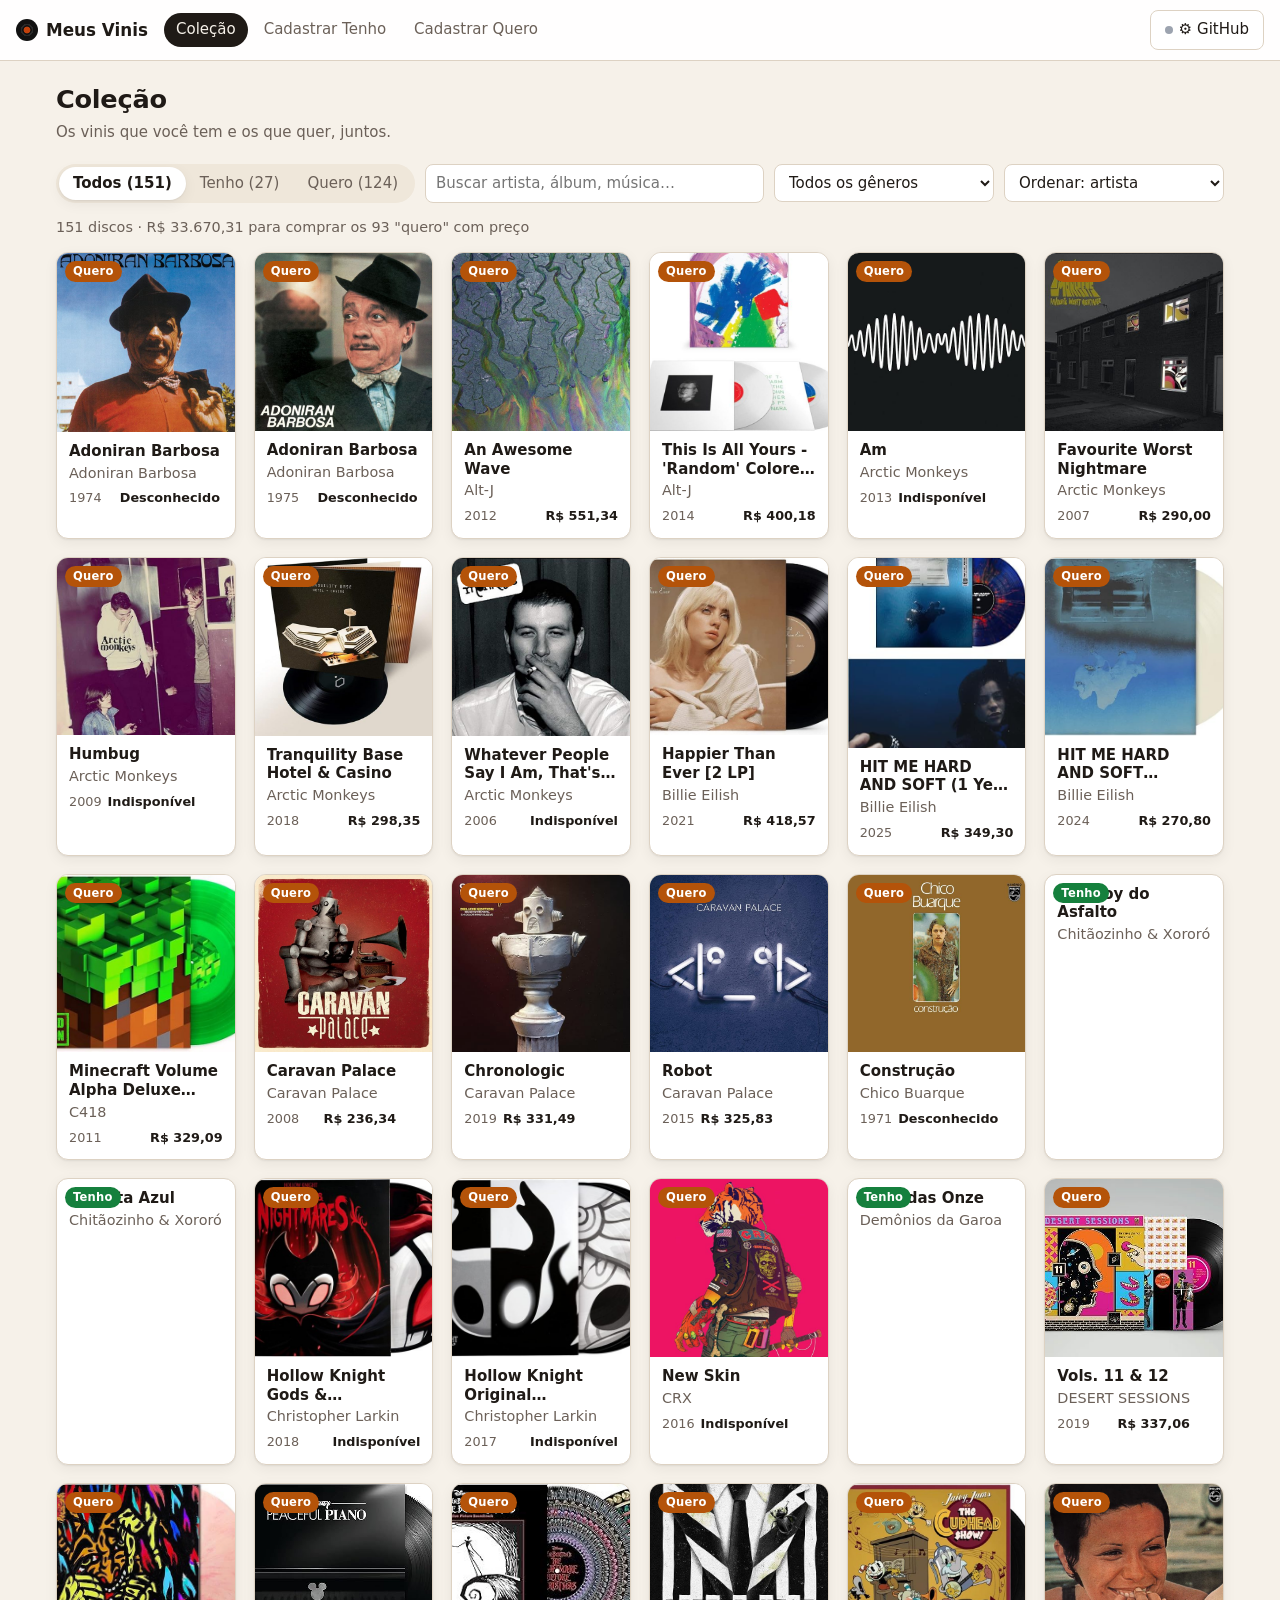
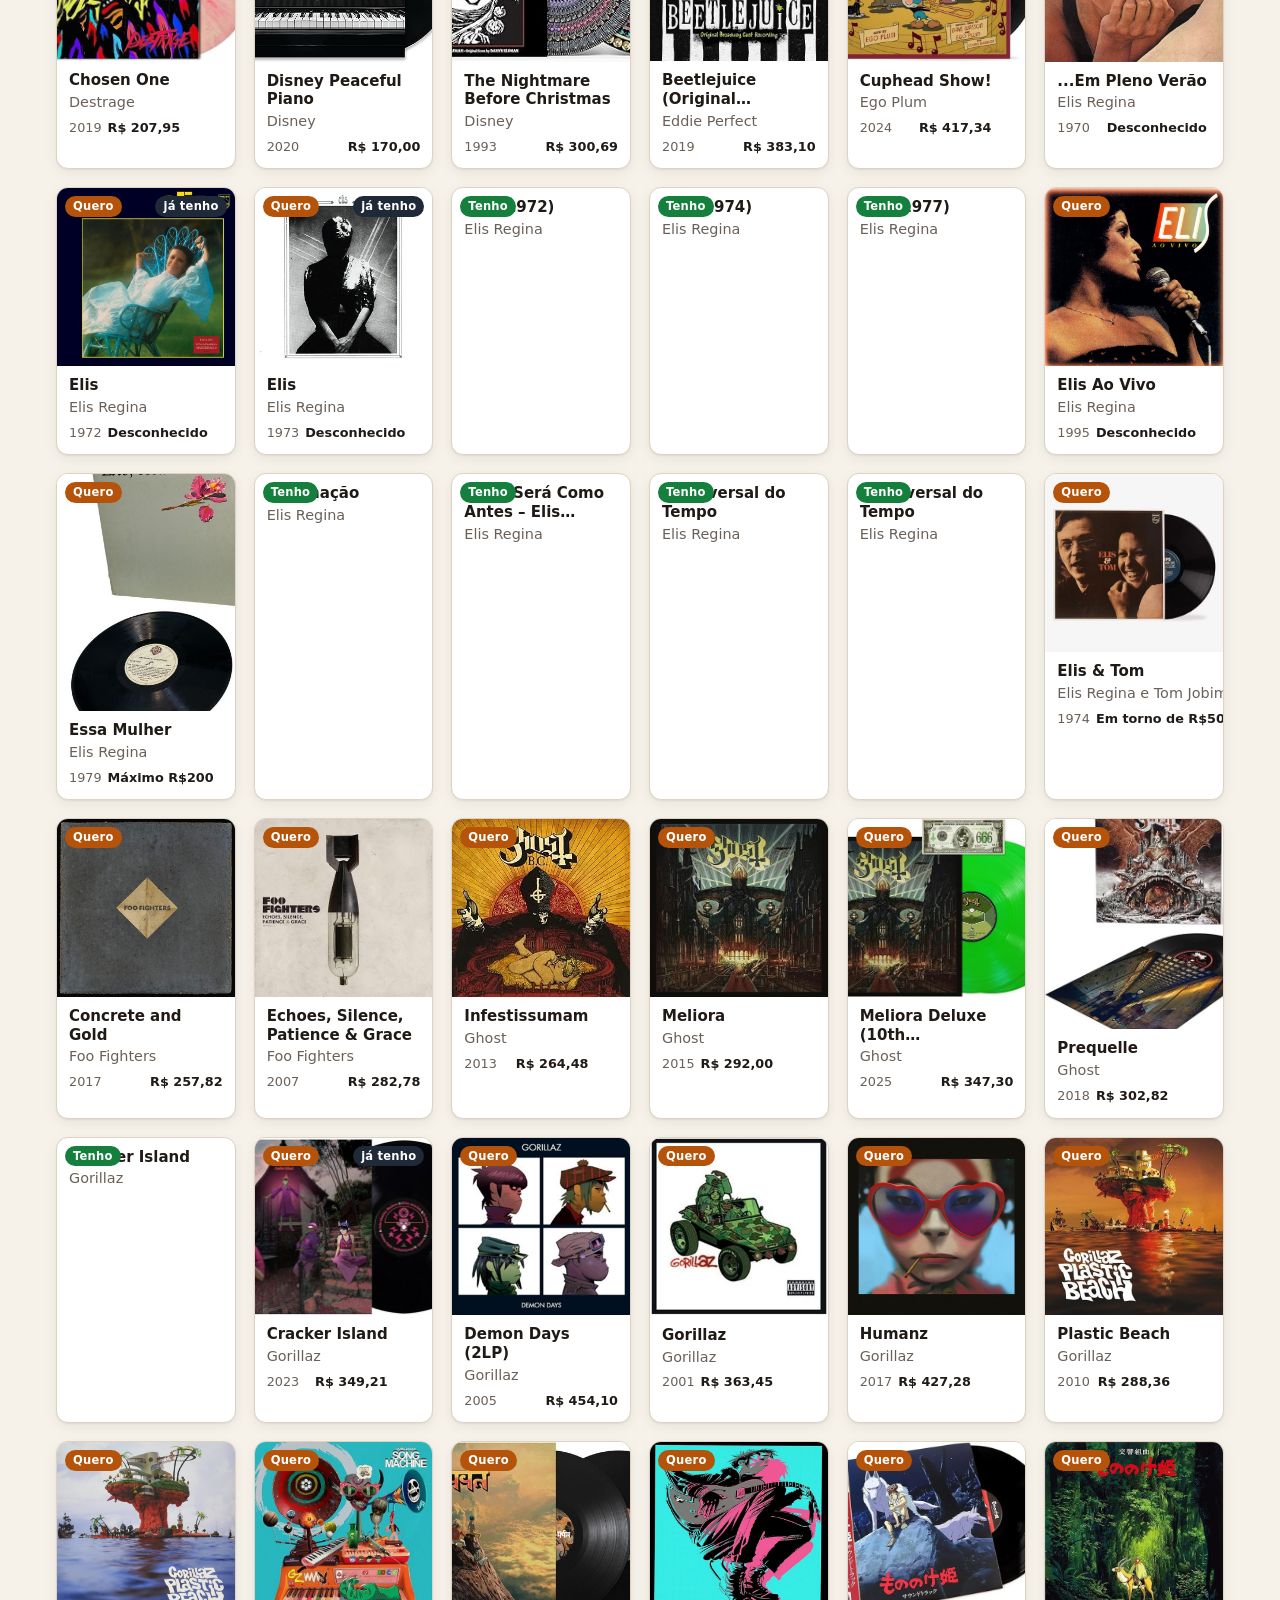
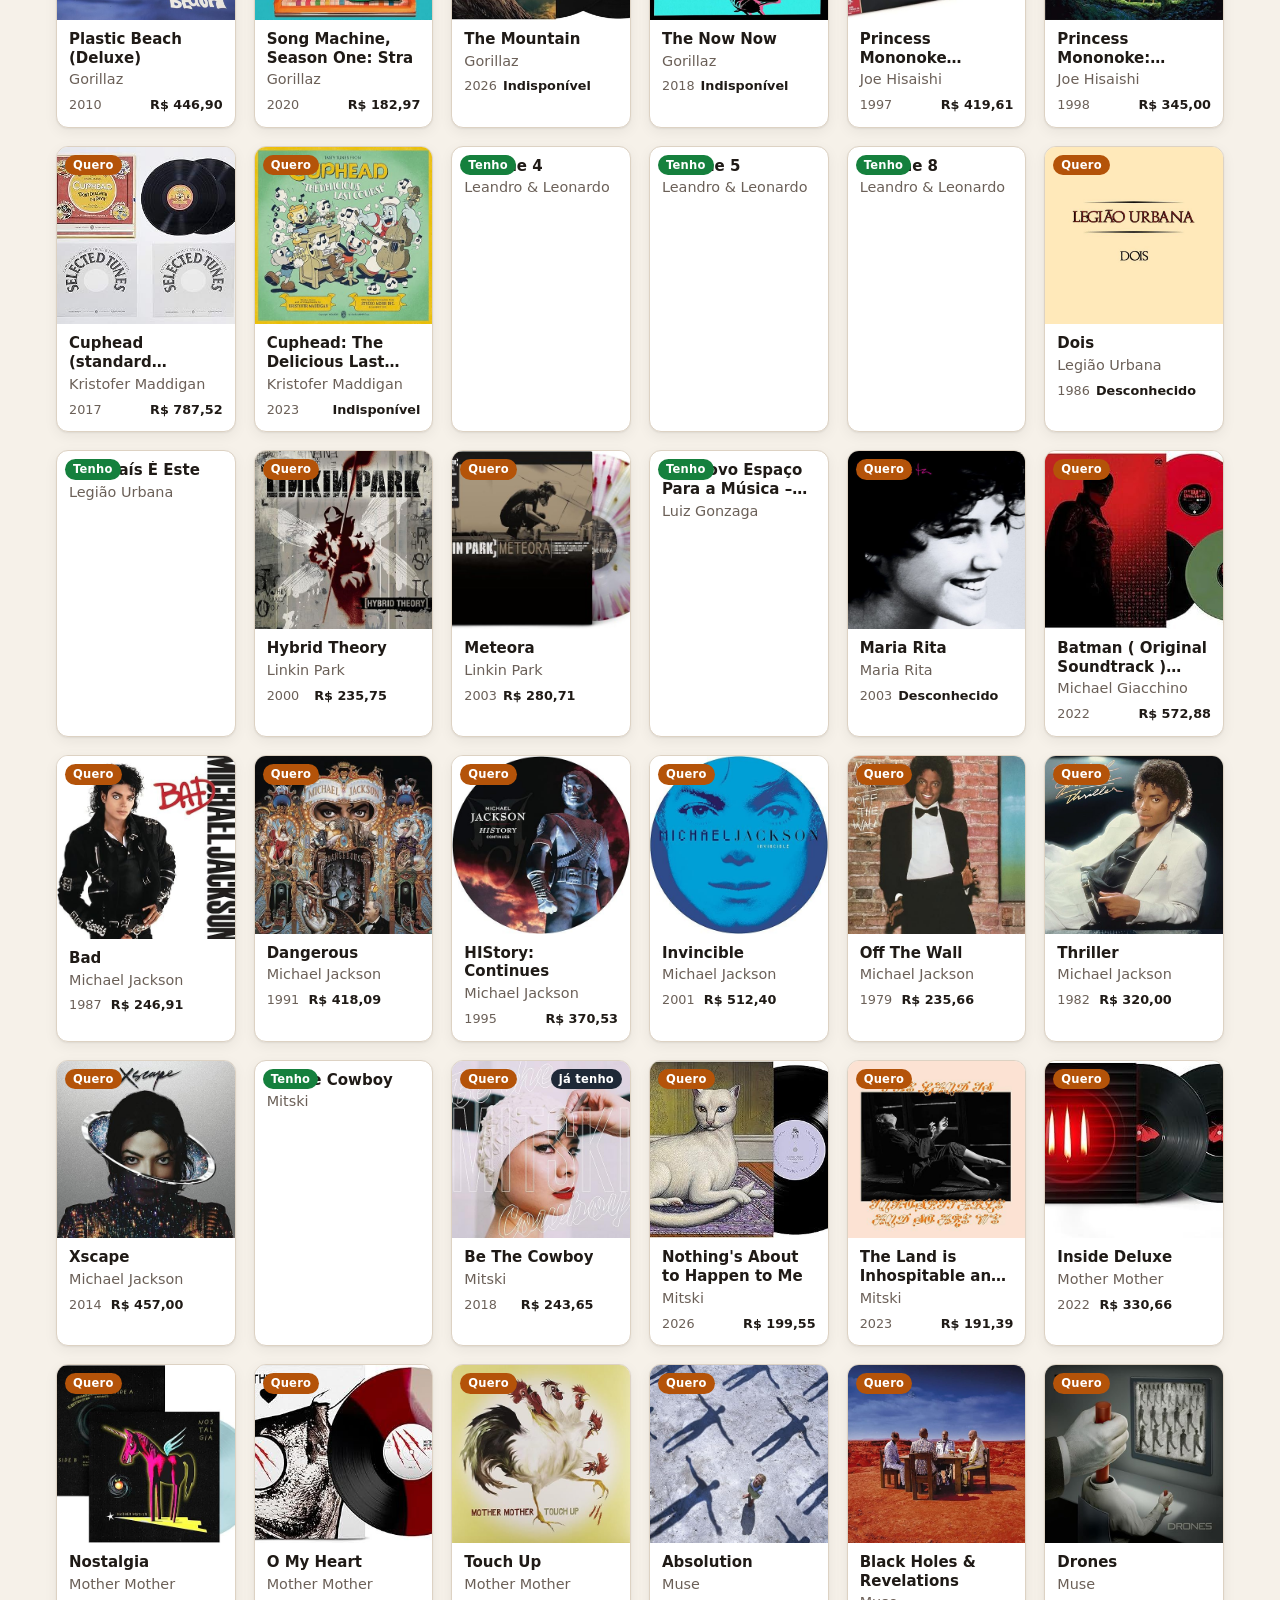
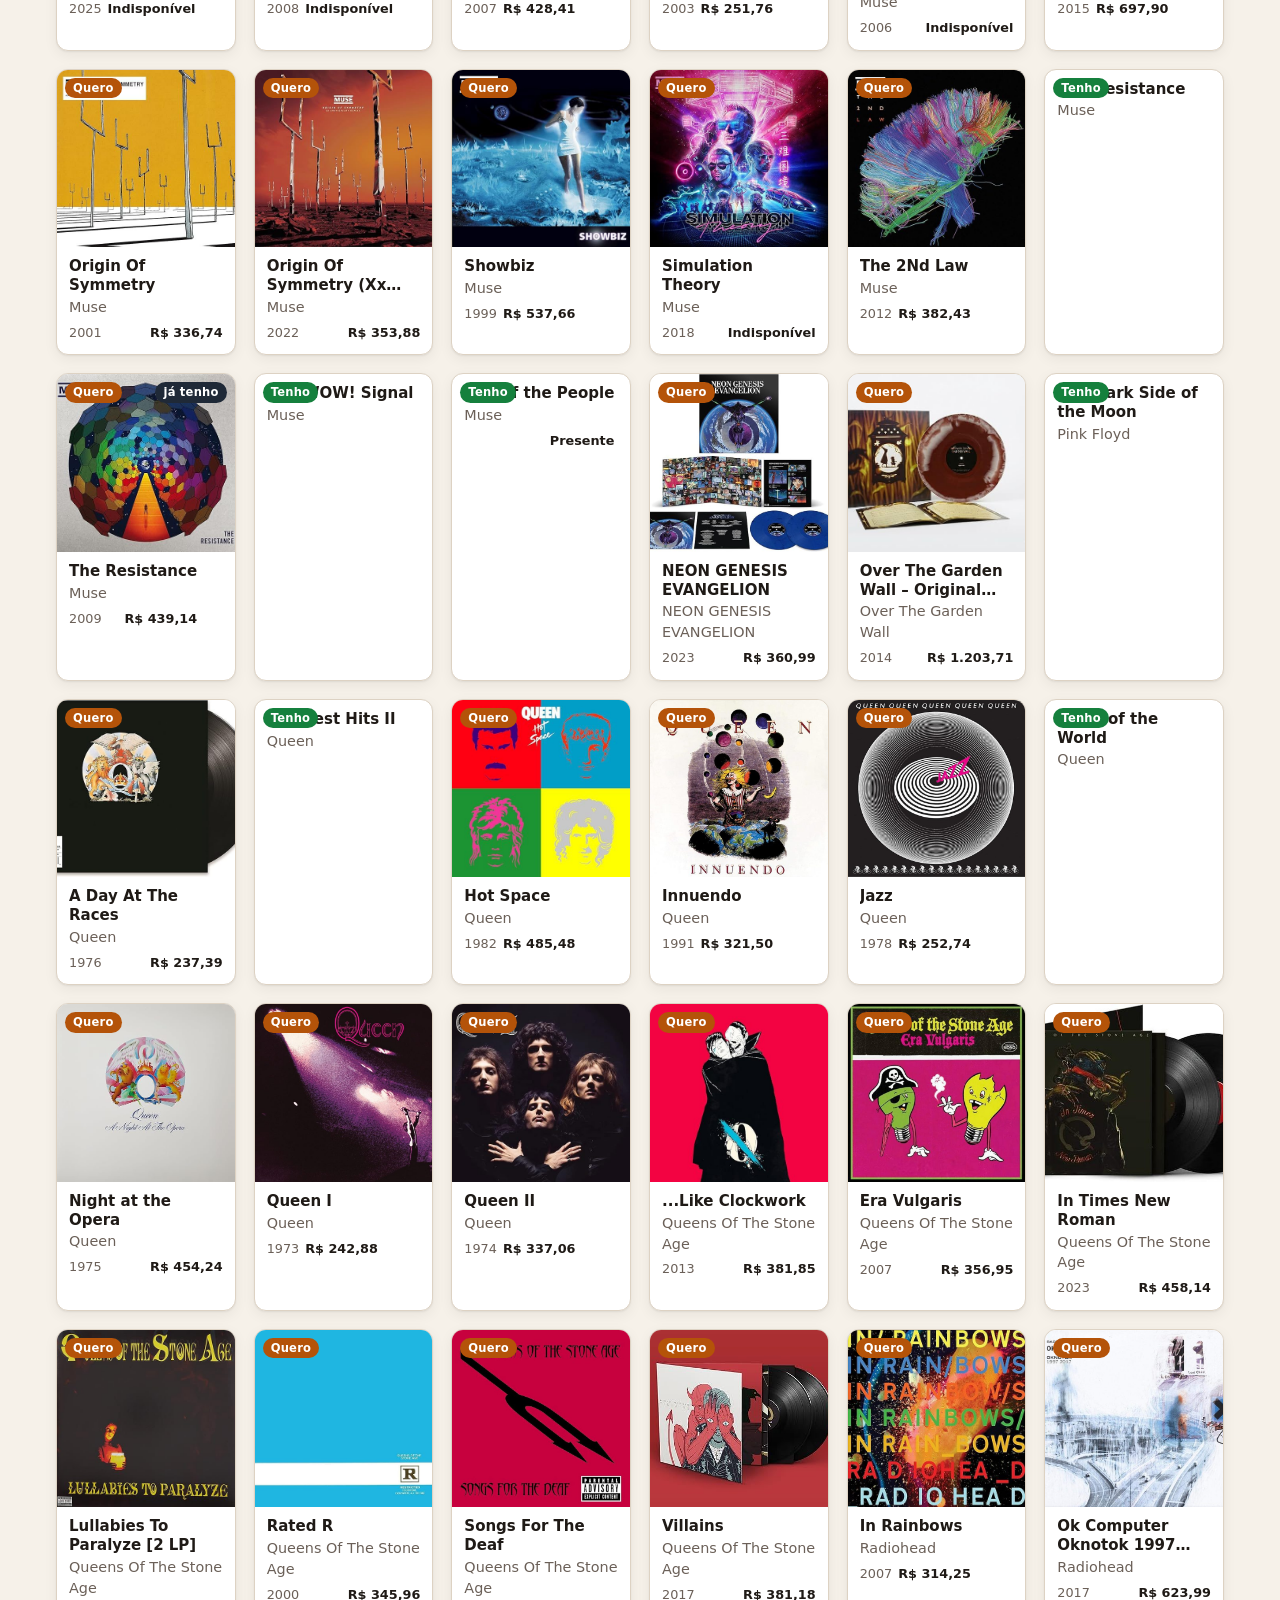
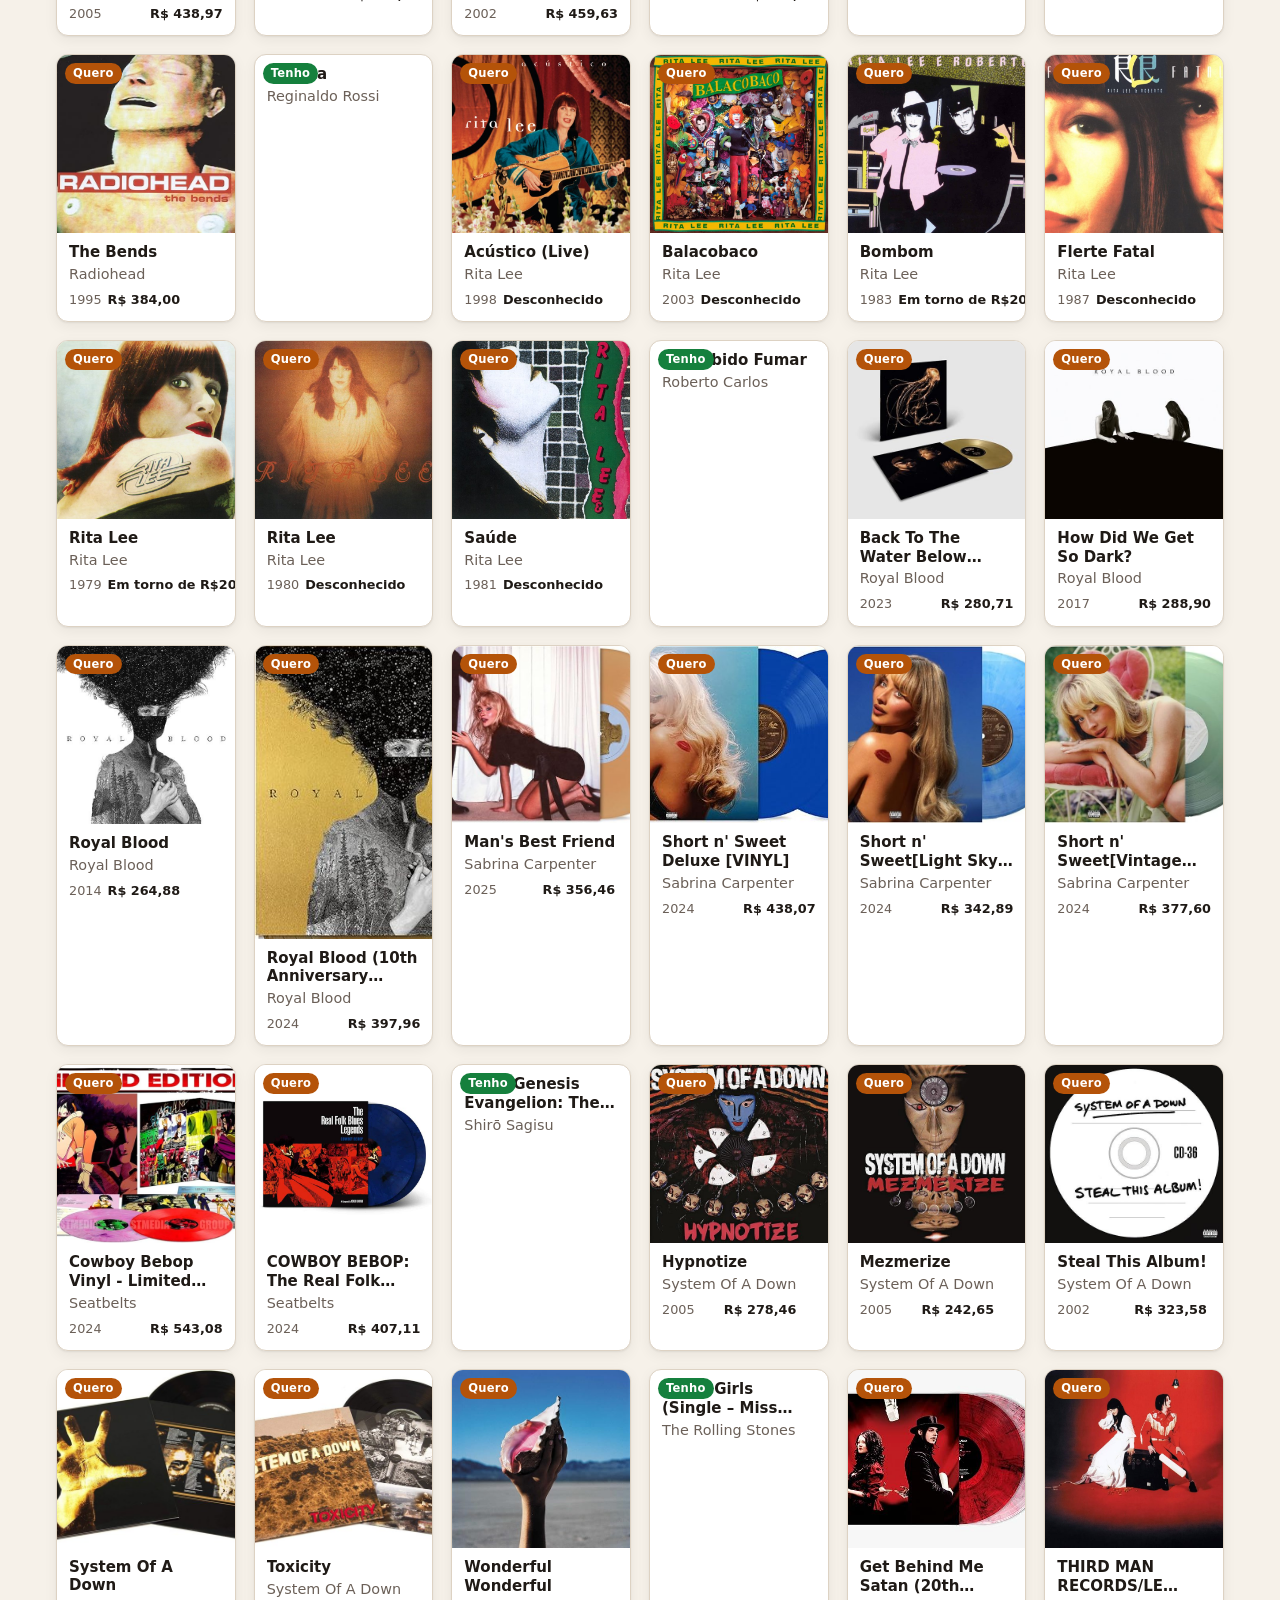
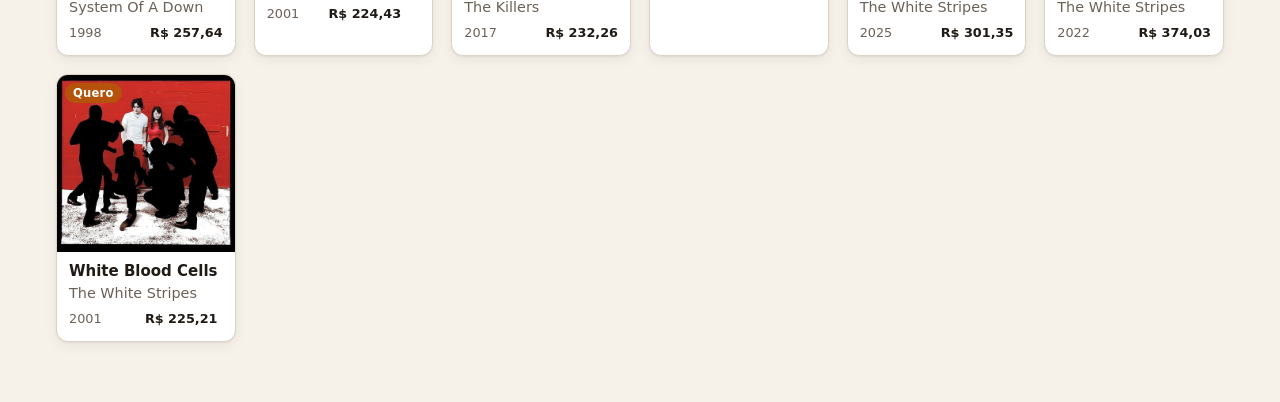
==== index.html @ eb5df763 "Site do catálogo de vinis com dados das planilhas Páginas de coleção, cadastro de Tenho e de Quero; " ====
<!doctype html>
<html lang="pt-BR">
<head>
  <meta charset="utf-8">
  <meta name="viewport" content="width=device-width, initial-scale=1">
  <title>Meus Vinis</title>
  <link rel="stylesheet" href="assets/style.css">
</head>
<body>
  <main>
    <h1>Coleção</h1>
    <p class="sub">Os vinis que você tem e os que quer, juntos.</p>

    <div class="barra">
      <div class="abas" role="tablist">
        <button data-aba="todos" class="ativo">Todos <span data-n="todos"></span></button>
        <button data-aba="tenho">Tenho <span data-n="tenho"></span></button>
        <button data-aba="quero">Quero <span data-n="quero"></span></button>
      </div>
      <input type="search" id="busca" placeholder="Buscar artista, álbum, música…">
      <select id="genero"><option value="">Todos os gêneros</option></select>
      <select id="ordem">
        <option value="artista">Ordenar: artista</option>
        <option value="album">Ordenar: álbum</option>
        <option value="ano">Ordenar: lançamento</option>
        <option value="preco">Ordenar: preço</option>
        <option value="recente">Ordenar: cadastro recente</option>
      </select>
    </div>
    <p class="resumo" id="resumo"></p>
    <div class="grade" id="grade"><div class="vazio">Carregando…</div></div>
  </main>

  <dialog id="dlg"></dialog>
  <script type="module" src="assets/colecao.js"></script>
</body>
</html>
---- assets/style.css ----
:root {
  --bg: #f6f1e9;
  --bg-2: #ffffff;
  --bg-3: #efe7da;
  --txt: #1f1a16;
  --txt-2: #6b6058;
  --borda: #ddd2c3;
  --acento: #c2410c;
  --acento-2: #9a3412;
  --tenho: #15803d;
  --quero: #b45309;
  --sombra: 0 1px 2px rgb(0 0 0 / .06), 0 4px 14px rgb(0 0 0 / .06);
  --raio: 12px;
  color-scheme: light;
}
@media (prefers-color-scheme: dark) {
  :root:not([data-theme="light"]) {
    --bg: #15120f; --bg-2: #1f1b17; --bg-3: #29231e; --txt: #f3ece3; --txt-2: #a99d91;
    --borda: #3a322b; --acento: #fb923c; --acento-2: #fdba74; --tenho: #4ade80; --quero: #fbbf24;
    --sombra: 0 1px 2px rgb(0 0 0 / .4), 0 6px 18px rgb(0 0 0 / .35);
    color-scheme: dark;
  }
}
:root[data-theme="dark"] {
  --bg: #15120f; --bg-2: #1f1b17; --bg-3: #29231e; --txt: #f3ece3; --txt-2: #a99d91;
  --borda: #3a322b; --acento: #fb923c; --acento-2: #fdba74; --tenho: #4ade80; --quero: #fbbf24;
  --sombra: 0 1px 2px rgb(0 0 0 / .4), 0 6px 18px rgb(0 0 0 / .35);
  color-scheme: dark;
}

* { box-sizing: border-box; }
html { -webkit-text-size-adjust: 100%; }
body {
  margin: 0; background: var(--bg); color: var(--txt);
  font: 15px/1.45 system-ui, -apple-system, "Segoe UI", Roboto, sans-serif;
}
a { color: var(--acento); }
h1 { font-size: 1.6rem; margin: 0 0 .25rem; letter-spacing: -.01em; }
h2 { font-size: 1.2rem; margin: 0 0 .75rem; }
main { max-width: 1200px; margin: 0 auto; padding: 20px 16px 60px; }
.sub { color: var(--txt-2); margin: 0 0 1.25rem; }
code { background: var(--bg-3); padding: 1px 5px; border-radius: 4px; font-size: .9em; }

/* Cabeçalho */
.topo {
  position: sticky; top: 0; z-index: 10; display: flex; align-items: center; gap: 16px; flex-wrap: wrap;
  padding: 10px 16px; background: color-mix(in srgb, var(--bg-2) 92%, transparent);
  backdrop-filter: blur(8px); border-bottom: 1px solid var(--borda);
}
.marca { display: flex; align-items: center; gap: 8px; font-weight: 700; color: var(--txt); text-decoration: none; font-size: 1.05rem; }
.disco-mini {
  width: 22px; height: 22px; border-radius: 50%;
  background: radial-gradient(circle, var(--acento) 0 22%, #111 23% 30%, #2a2a2a 31% 40%, #111 41% 100%);
}
.topo nav { display: flex; gap: 4px; flex-wrap: wrap; flex: 1; }
.topo nav a { padding: 6px 12px; border-radius: 999px; color: var(--txt-2); text-decoration: none; font-weight: 500; }
.topo nav a:hover { background: var(--bg-3); color: var(--txt); }
.topo nav a.ativo { background: var(--txt); color: var(--bg); }
.btn-config { display: flex; align-items: center; gap: 6px; }
@media (max-width: 640px) {
  .topo { gap: 8px 12px; }
  .btn-config { margin-left: auto; padding: 6px 10px; }
  .topo nav { order: 3; flex-basis: 100%; flex-wrap: nowrap; overflow-x: auto; }
  .topo nav a { white-space: nowrap; }
}
.status { width: 8px; height: 8px; border-radius: 50%; background: #9ca3af; }
.status.on { background: var(--tenho); }

/* Controles */
button, .btn {
  font: inherit; cursor: pointer; border-radius: 8px; padding: 8px 14px;
  border: 1px solid var(--borda); background: var(--bg-2); color: var(--txt);
}
button:hover { border-color: var(--txt-2); }
button.pri { background: var(--acento); border-color: var(--acento); color: var(--bg-2); font-weight: 600; }
button.pri:hover { background: var(--acento-2); }
button.perigo { color: #dc2626; }
button:disabled { opacity: .55; cursor: progress; }
input, select, textarea {
  font: inherit; color: var(--txt); background: var(--bg-2); border: 1px solid var(--borda);
  border-radius: 8px; padding: 8px 10px; width: 100%;
}
input:focus, select:focus, textarea:focus { outline: 2px solid var(--acento); outline-offset: -1px; }
label { display: flex; flex-direction: column; gap: 4px; font-size: .85rem; font-weight: 600; color: var(--txt-2); }
label small { font-weight: 400; }

.barra { display: flex; gap: 10px; flex-wrap: wrap; align-items: center; margin-bottom: 14px; }
.barra input[type=search] { flex: 1 1 240px; }
.barra select { width: auto; flex: 0 1 220px; min-width: 0; }
select { max-width: 100%; text-overflow: ellipsis; }
.abas { display: inline-flex; background: var(--bg-3); border-radius: 999px; padding: 3px; }
.abas button { border: 0; background: transparent; border-radius: 999px; padding: 6px 14px; color: var(--txt-2); }
.abas button.ativo { background: var(--bg-2); color: var(--txt); box-shadow: var(--sombra); font-weight: 600; }
.resumo { color: var(--txt-2); font-size: .9rem; margin: 0 0 14px; }

/* Grade de discos */
.grade { display: grid; gap: 18px; grid-template-columns: repeat(auto-fill, minmax(170px, 1fr)); }
.card {
  background: var(--bg-2); border: 1px solid var(--borda); border-radius: var(--raio); overflow: hidden;
  box-shadow: var(--sombra); cursor: pointer; text-align: left; padding: 0; display: flex; flex-direction: column;
  transition: transform .15s;
}
.card:hover { transform: translateY(-2px); border-color: var(--borda); }
.capa { aspect-ratio: 1; background: var(--bg-3); position: relative; }
.capa img { width: 100%; height: 100%; object-fit: cover; display: block; }
.capa-vazia { width: 100%; height: 100%; display: grid; place-items: center; background: var(--bg-3); aspect-ratio: 1; }
.capa-vazia span {
  width: 70%; aspect-ratio: 1; border-radius: 50%;
  background: radial-gradient(circle, var(--acento) 0 17%, #0d0d0d 18% 21%, #222 22% 30%, #0d0d0d 31% 45%, #222 46% 55%, #0d0d0d 56% 100%);
  box-shadow: 0 4px 14px rgb(0 0 0 / .3);
}
.selo {
  position: absolute; top: 8px; left: 8px; font-size: .72rem; font-weight: 700; padding: 2px 8px; border-radius: 999px;
  color: #fff; letter-spacing: .02em;
}
.selo.tenho { background: #15803d; }
.selo.quero { background: #b45309; }
.selo.ja { left: auto; right: 8px; background: #1f2937; }
.info { padding: 10px 12px 12px; display: flex; flex-direction: column; gap: 2px; }
.info .alb { font-weight: 650; line-height: 1.25; display: -webkit-box; -webkit-line-clamp: 2; -webkit-box-orient: vertical; overflow: hidden; }
.info .art { color: var(--txt-2); font-size: .9rem; }
.info .meta { display: flex; justify-content: space-between; gap: 6px; margin-top: 4px; font-size: .8rem; color: var(--txt-2); }
.info .preco { font-weight: 600; color: var(--txt); white-space: nowrap; }
.vazio { padding: 40px; text-align: center; color: var(--txt-2); border: 1px dashed var(--borda); border-radius: var(--raio); }

/* Detalhe */
dialog {
  border: 1px solid var(--borda); border-radius: 16px; background: var(--bg-2); color: var(--txt);
  padding: 0; width: min(760px, calc(100vw - 32px)); max-height: calc(100vh - 32px);
}
dialog::backdrop { background: rgb(0 0 0 / .55); }
.detalhe { display: grid; grid-template-columns: 260px 1fr; gap: 20px; padding: 20px; }
.detalhe .capa { border-radius: 10px; overflow: hidden; }
.detalhe dl { display: grid; grid-template-columns: max-content 1fr; gap: 6px 14px; margin: 12px 0; }
.detalhe dt { color: var(--txt-2); font-size: .85rem; }
.detalhe dd { margin: 0; overflow-wrap: anywhere; }
.lados { display: grid; grid-template-columns: repeat(auto-fit, minmax(180px, 1fr)); gap: 12px; margin-top: 8px; }
.lados h3 { font-size: .9rem; margin: 0 0 4px; color: var(--acento); }
.lados ol { margin: 0; padding-left: 22px; font-size: .9rem; }
.fechar { position: absolute; right: 10px; top: 10px; border: 0; background: var(--bg-3); border-radius: 50%; width: 32px; height: 32px; padding: 0; }
@media (max-width: 640px) { .detalhe { grid-template-columns: 1fr; } .detalhe .capa { max-width: 260px; } }

/* Formulários de cadastro */
.layout-cad { display: grid; grid-template-columns: minmax(0, 440px) minmax(0, 1fr); gap: 24px; align-items: start; }
.layout-cad > .painel { position: sticky; top: 70px; max-height: calc(100vh - 86px); overflow-y: auto; }
@media (max-width: 900px) { .layout-cad { grid-template-columns: 1fr; } .layout-cad > .painel { position: static; max-height: none; } }
.painel { background: var(--bg-2); border: 1px solid var(--borda); border-radius: var(--raio); padding: 18px; box-shadow: var(--sombra); }
.form { display: flex; flex-direction: column; gap: 12px; }
.linha { display: grid; grid-template-columns: 1fr 1fr; gap: 10px; align-items: end; }
@media (max-width: 420px) { .linha { grid-template-columns: 1fr; } }
.acoes { display: flex; gap: 8px; justify-content: flex-end; flex-wrap: wrap; }
.foto-campo { display: grid; grid-template-columns: 110px 1fr; gap: 12px; align-items: start; }
.foto-campo .prev { width: 110px; aspect-ratio: 1; border-radius: 8px; overflow: hidden; background: var(--bg-3); }
.foto-campo .prev img { width: 100%; height: 100%; object-fit: cover; display: block; }
.foto-campo .ops { display: flex; flex-direction: column; gap: 6px; font-size: .85rem; }
.ajuda { font-size: .85rem; color: var(--txt-2); margin: 0; }
.aviso { background: color-mix(in srgb, var(--quero) 14%, var(--bg-2)); border: 1px solid color-mix(in srgb, var(--quero) 40%, var(--borda)); padding: 10px 12px; border-radius: 10px; font-size: .9rem; margin-bottom: 16px; }
.aviso button { margin-left: 6px; padding: 3px 10px; }
.lado-bloco { border: 1px solid var(--borda); border-radius: 10px; padding: 10px; display: flex; flex-direction: column; gap: 6px; background: var(--bg); }
.lado-bloco .topo-lado { display: flex; gap: 6px; }
.lado-bloco textarea { min-height: 110px; resize: vertical; }

/* Lista nas páginas de cadastro */
.lista { display: flex; flex-direction: column; gap: 6px; }
.item { display: grid; grid-template-columns: 48px 1fr auto; gap: 12px; align-items: center; padding: 6px; border-radius: 10px; border: 1px solid transparent; }
.item:hover { background: var(--bg-3); }
.item.editando { border-color: var(--acento); background: color-mix(in srgb, var(--acento) 8%, var(--bg-2)); }
.item .mini { width: 48px; height: 48px; border-radius: 6px; overflow: hidden; }
.item .mini img, .item .mini .capa-vazia { width: 100%; height: 100%; object-fit: cover; }
.item .t { font-weight: 600; line-height: 1.2; }
.item .s { color: var(--txt-2); font-size: .85rem; }
.item .bts { display: flex; gap: 4px; }
.item .bts button { padding: 5px 9px; font-size: .82rem; }
@media (max-width: 520px) { .item { grid-template-columns: 48px 1fr; } .item .bts { grid-column: 2; } }

/* Diálogo de configuração */
.form-config { display: flex; flex-direction: column; gap: 12px; padding: 22px; }
.form-config ol { padding-left: 20px; font-size: .9rem; }
.form-config .resultado { min-height: 1.2em; font-size: .9rem; margin: 0; }
details summary { cursor: pointer; font-size: .9rem; color: var(--acento); }

/* Avisos */
.toasts { position: fixed; bottom: 16px; left: 50%; transform: translateX(-50%); display: flex; flex-direction: column; gap: 8px; z-index: 100; width: min(460px, calc(100vw - 32px)); }
.toast { padding: 10px 14px; border-radius: 10px; background: #1f2937; color: #fff; box-shadow: var(--sombra); font-size: .92rem; }
.toast.ok { background: #166534; }
.toast.erro { background: #b91c1c; }
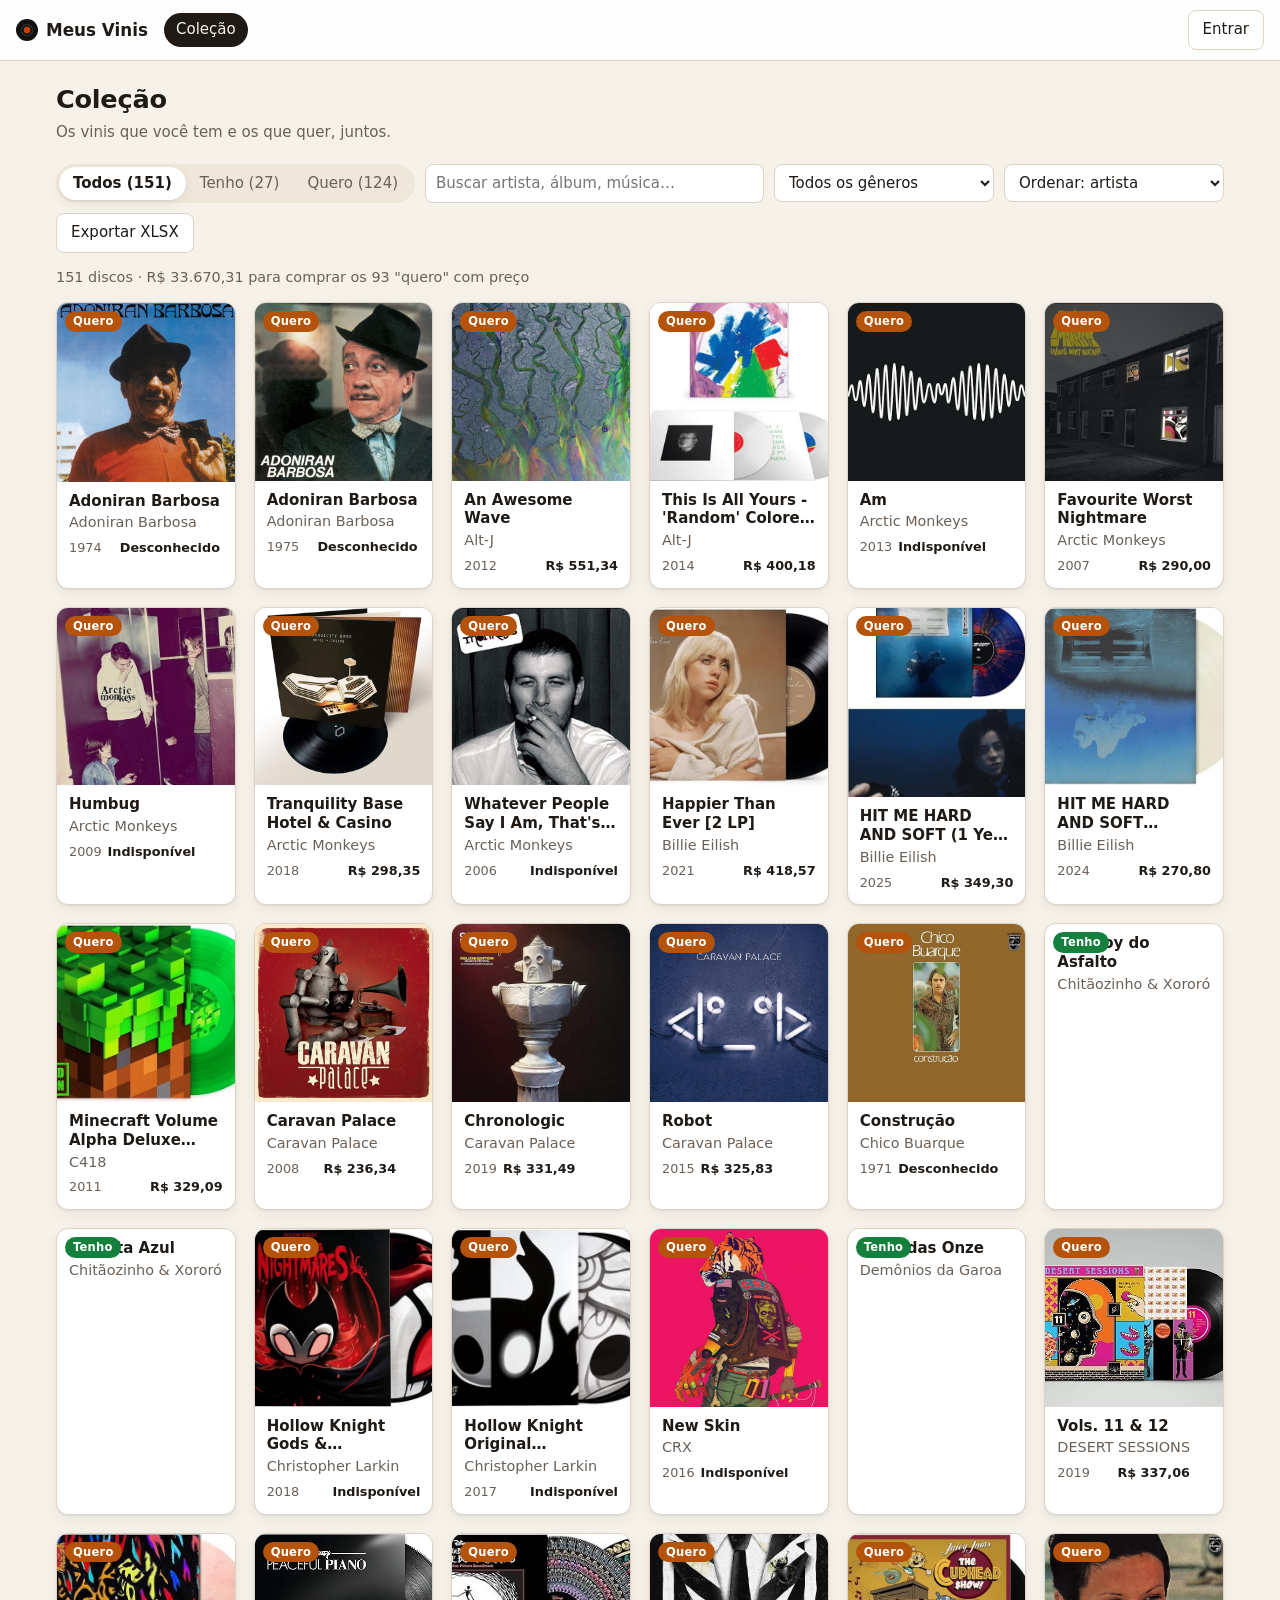
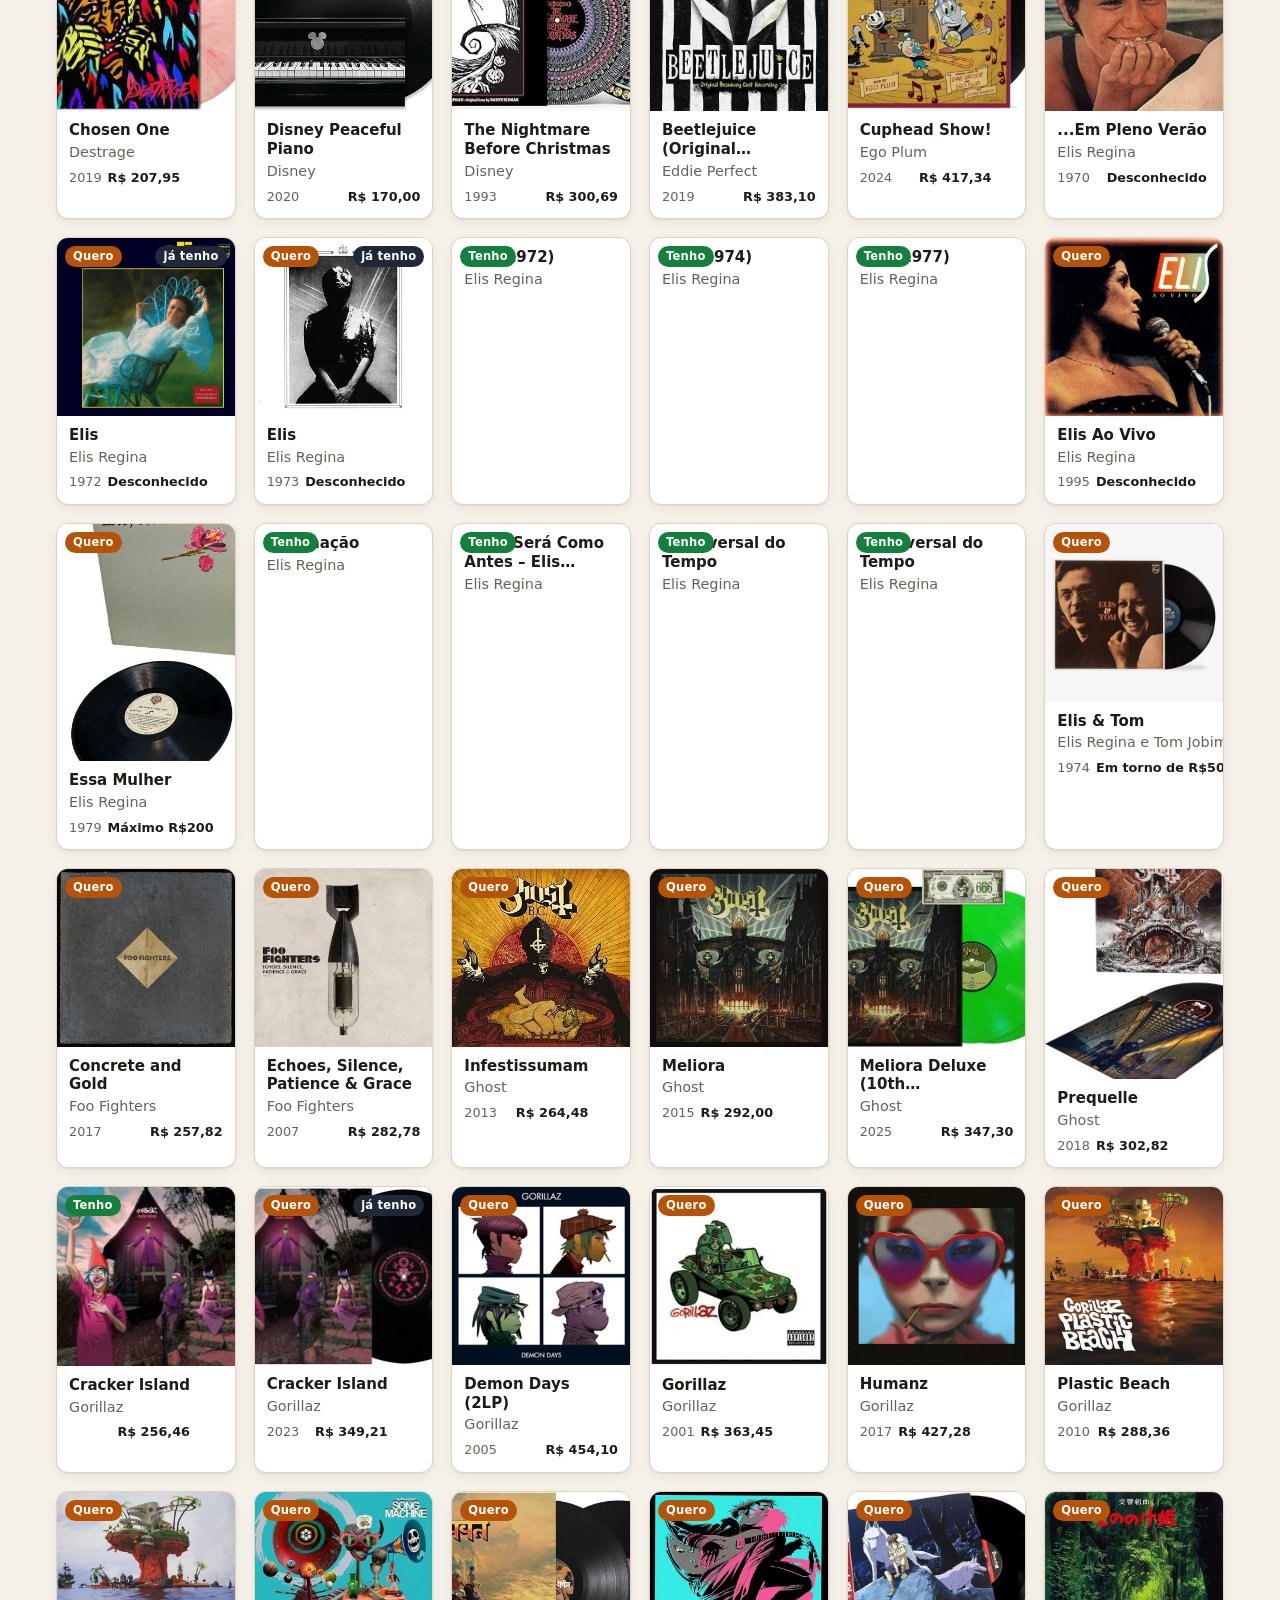
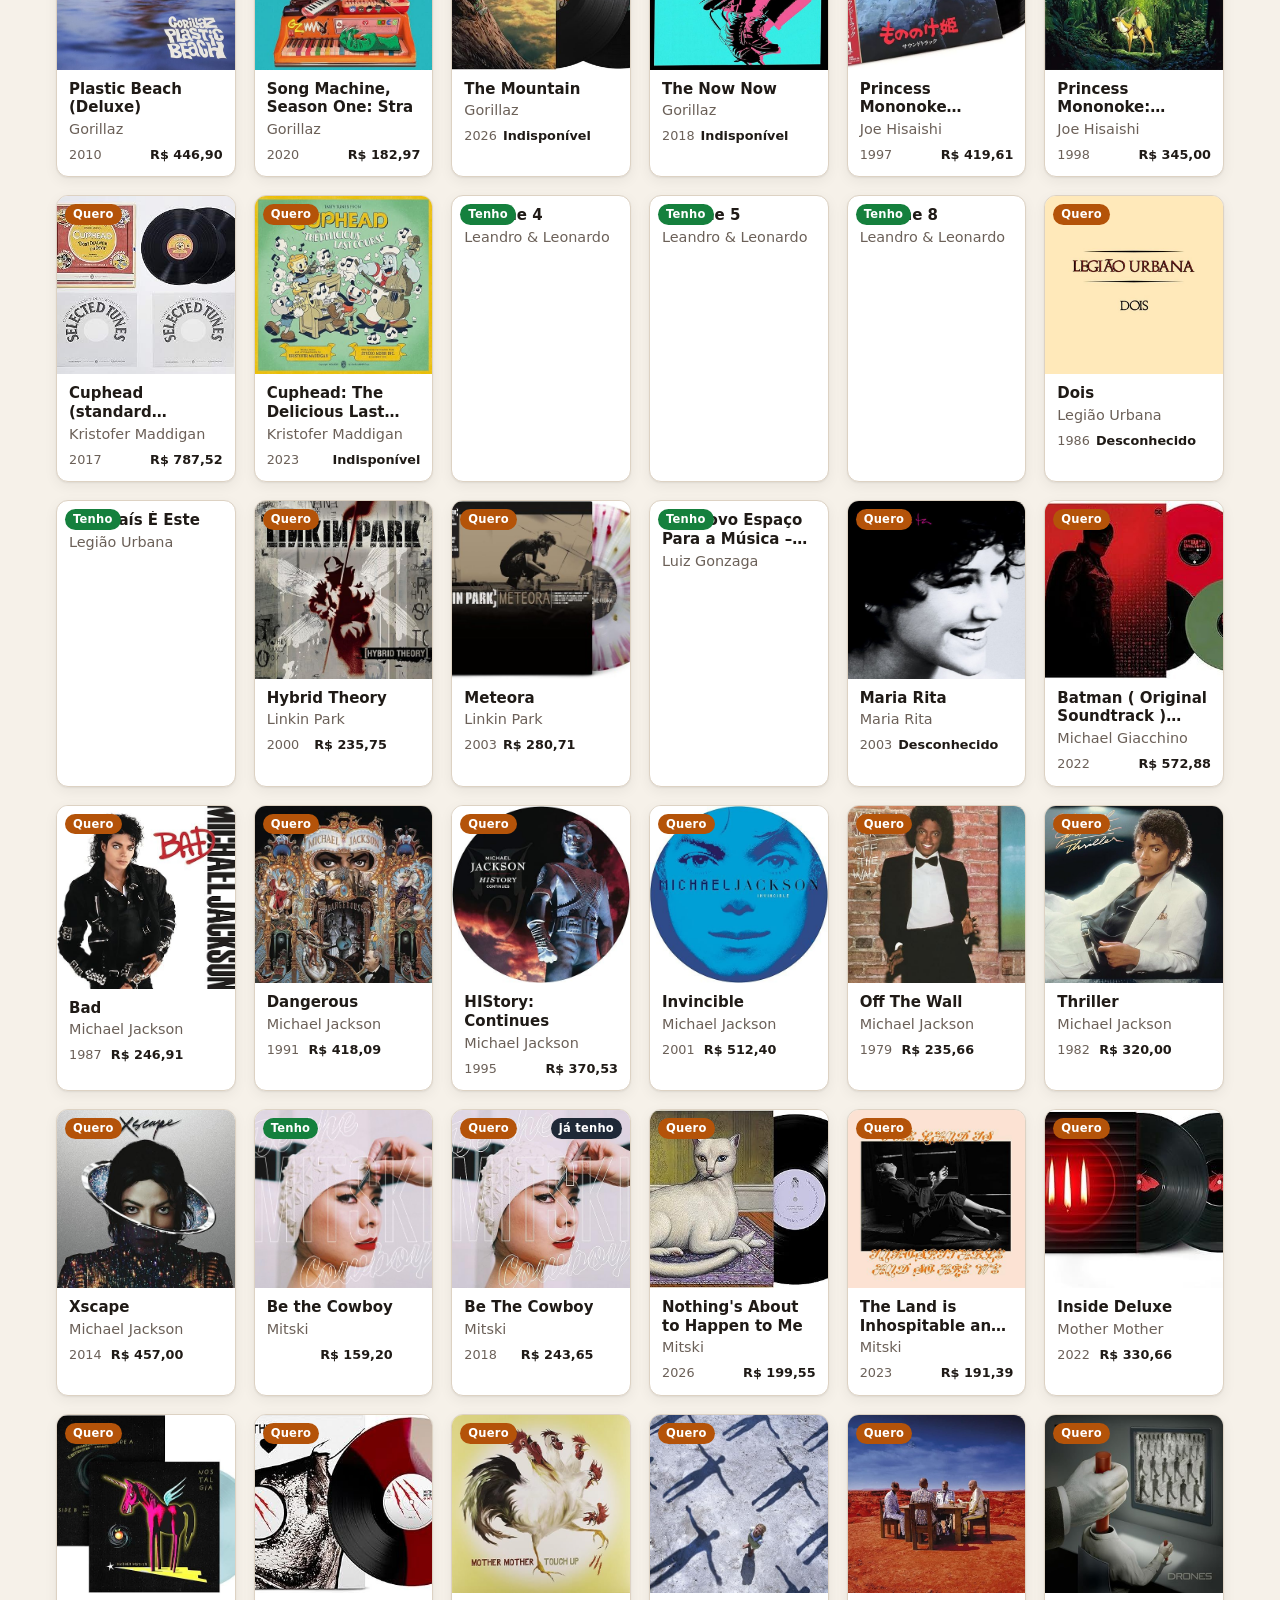
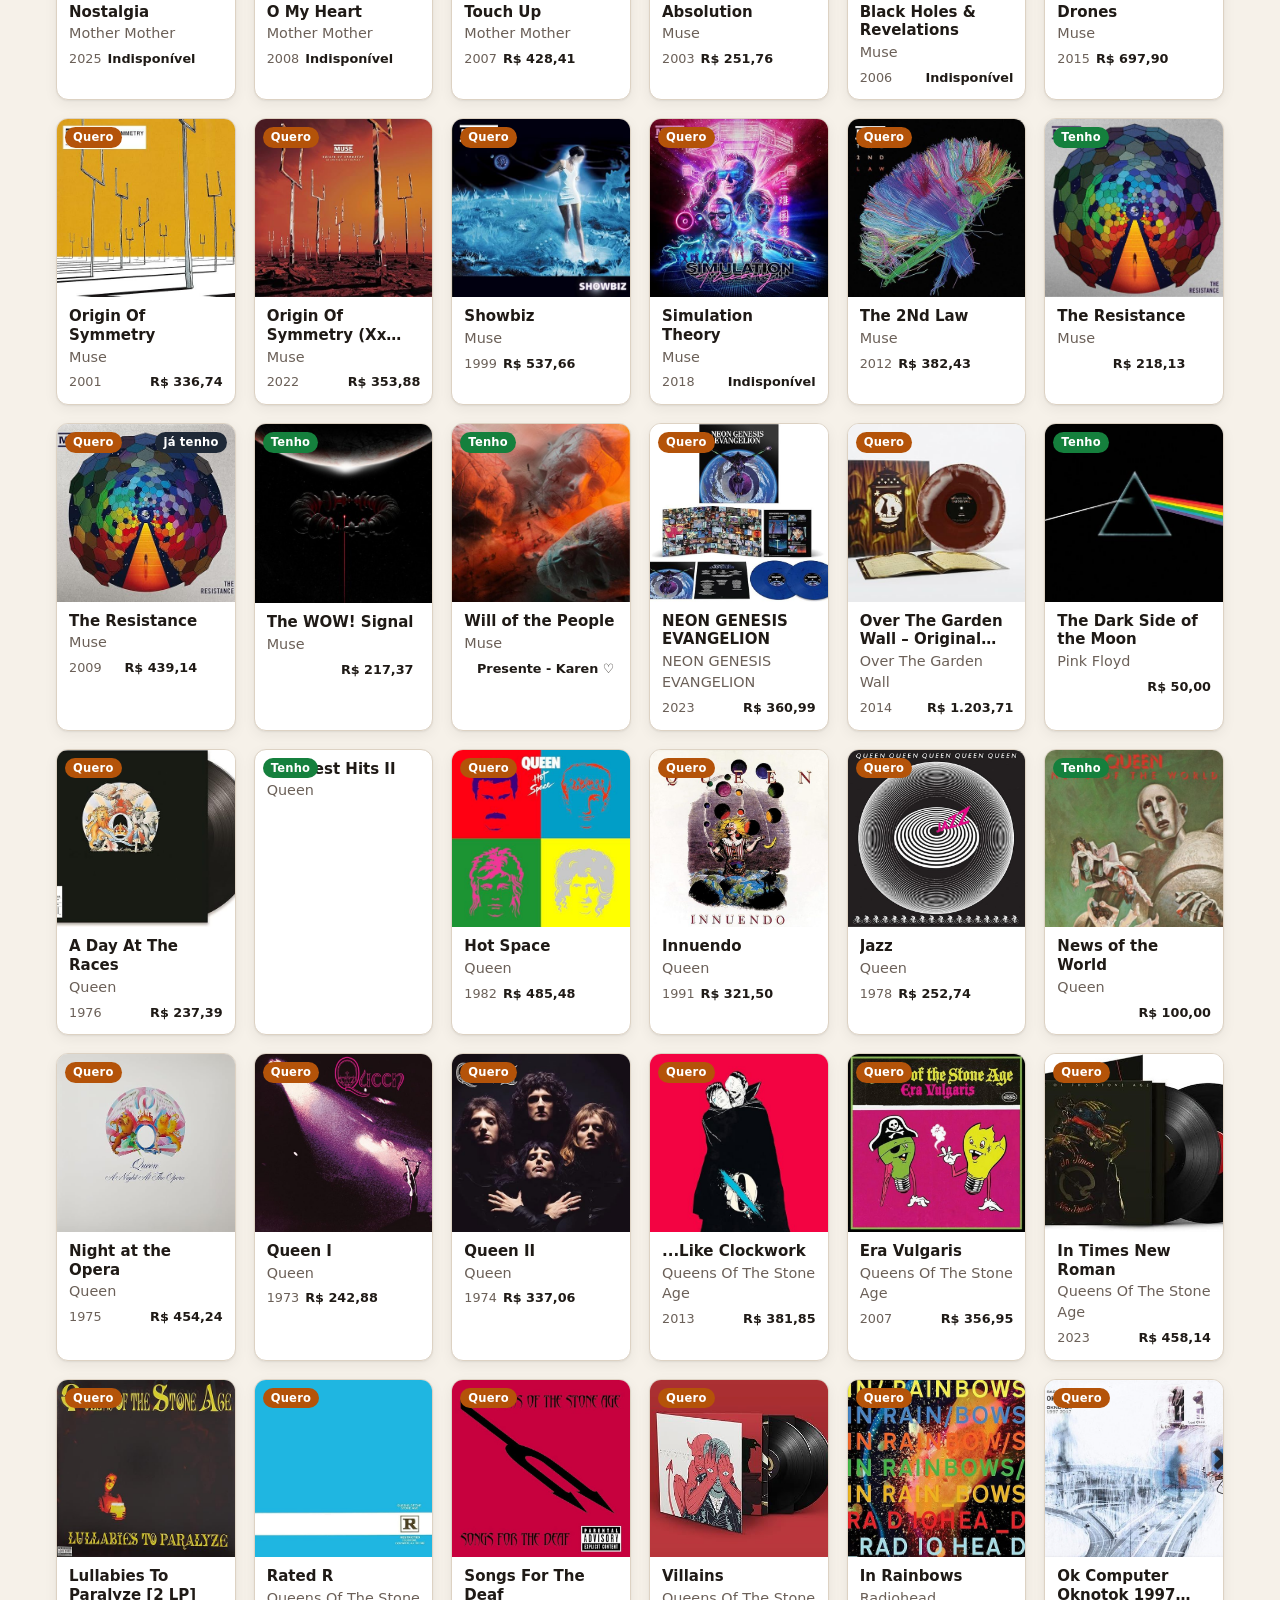
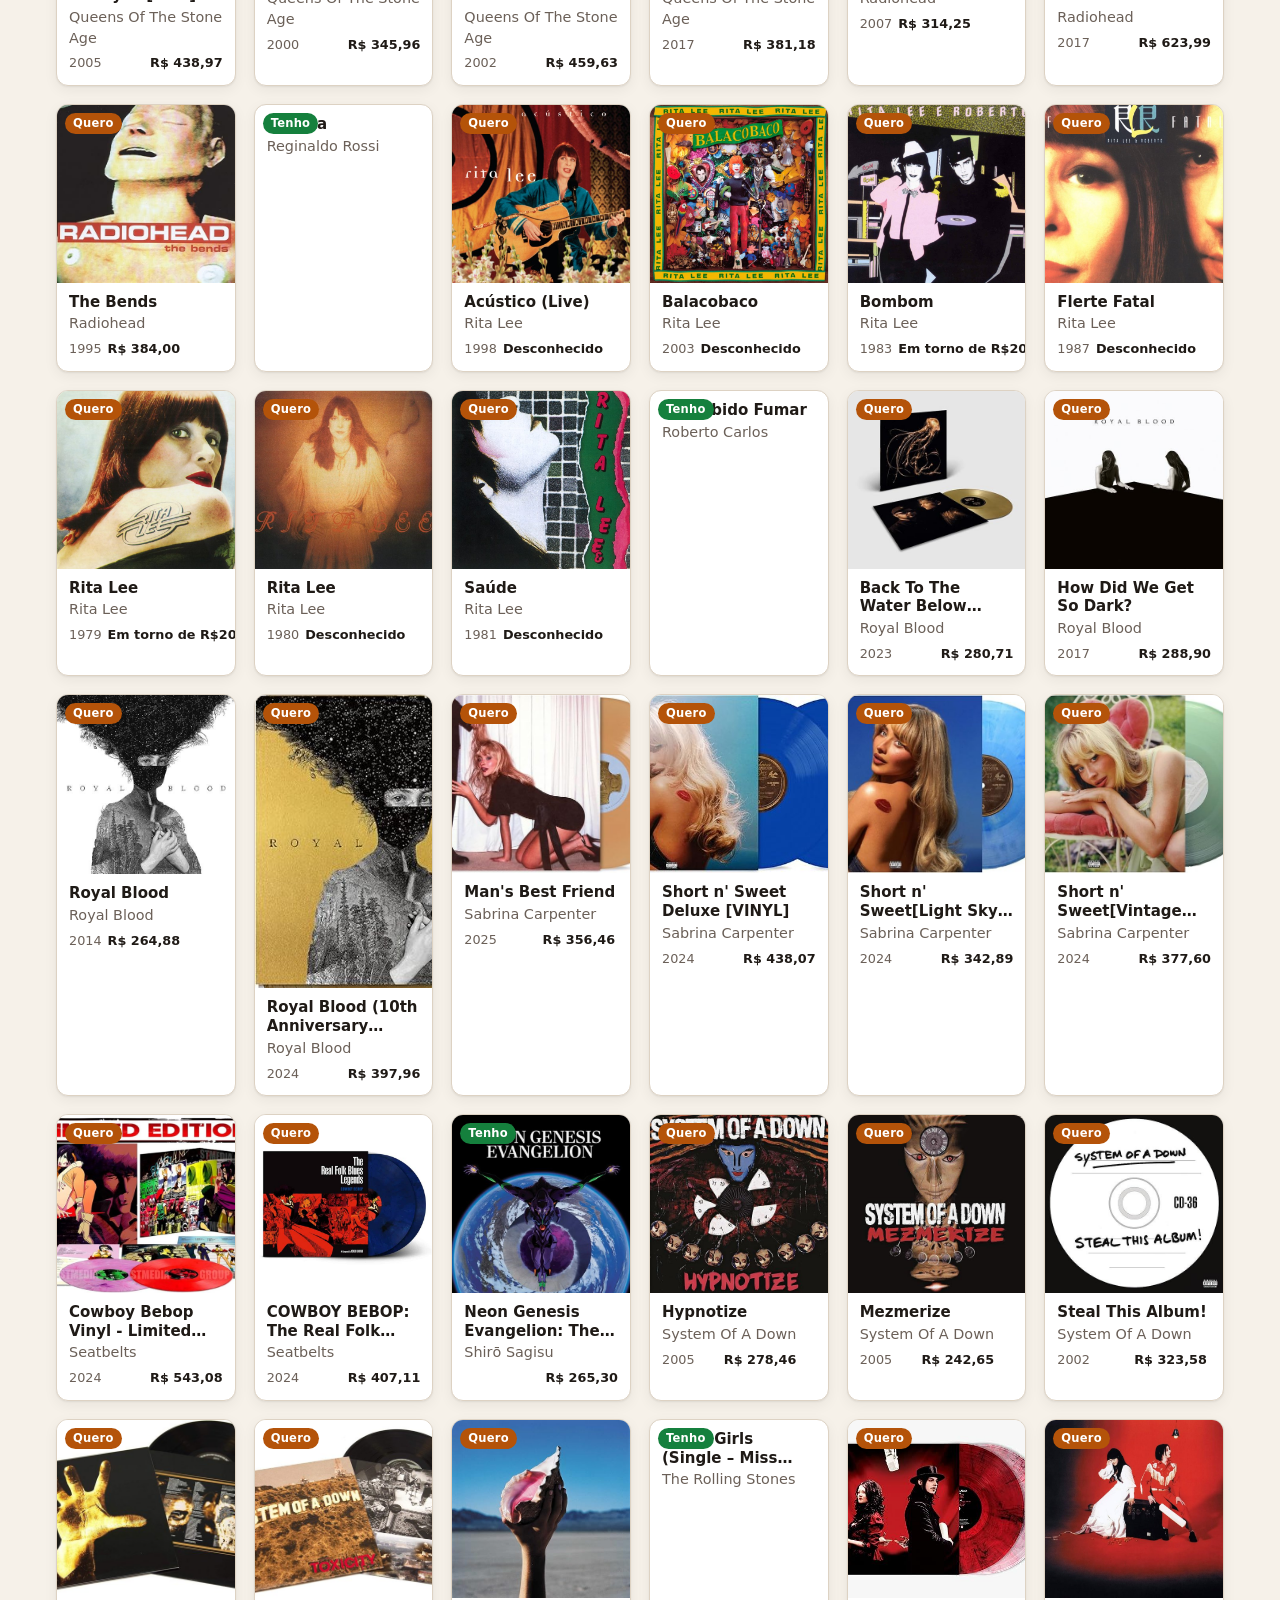
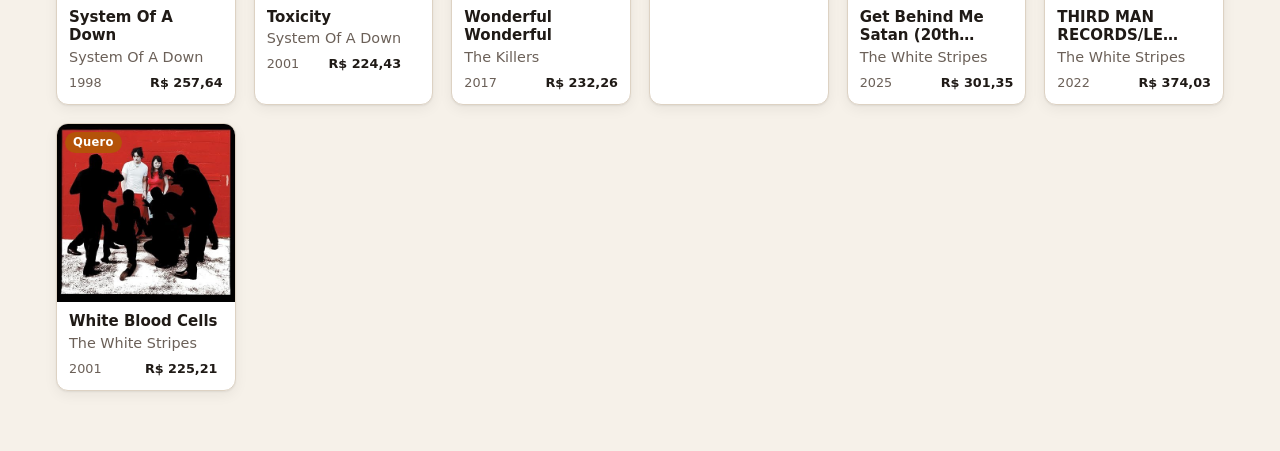
==== commit 645883b4: "Adiciona exportação para XLSX com filtros na página Coleção Co-Authored-By: Claude Opus 5.5 <noreply" ====
--- a/index.html
+++ b/index.html
@@ -26,6 +26,7 @@
         <option value="preco">Ordenar: preço</option>
         <option value="recente">Ordenar: cadastro recente</option>
       </select>
+      <button type="button" id="exportar" title="Baixar uma planilha do Excel com os discos">Exportar XLSX</button>
     </div>
     <p class="resumo" id="resumo"></p>
     <div class="grade" id="grade"><div class="vazio">Carregando…</div></div>
--- a/assets/style.css
+++ b/assets/style.css
@@ -184,3 +184,15 @@
 .toast { padding: 10px 14px; border-radius: 10px; background: #1f2937; color: #fff; box-shadow: var(--sombra); font-size: .92rem; }
 .toast.ok { background: #166534; }
 .toast.erro { background: #b91c1c; }
+[hidden] { display: none !important; }
+
+/* Exportar XLSX */
+.exportar fieldset { border: 1px solid var(--borda); border-radius: 10px; padding: 8px 12px 10px; margin: 0; min-width: 0; }
+.exportar legend { font-size: .85rem; font-weight: 600; color: var(--txt-2); padding: 0 4px; display: flex; align-items: center; gap: 4px; }
+.exportar .opcoes { display: flex; flex-wrap: wrap; gap: 4px 16px; }
+.exportar .opcoes.col { flex-direction: column; }
+.exportar .opcoes.generos { display: grid; grid-template-columns: repeat(auto-fill, minmax(170px, 1fr)); max-height: 168px; overflow-y: auto; gap: 2px 12px; }
+.exportar label.op { flex-direction: row; align-items: center; gap: 8px; font-weight: 400; color: var(--txt); font-size: .9rem; }
+.exportar label.op input { width: auto; margin: 0; accent-color: var(--acento); }
+.exportar .mini-bt { padding: 1px 8px; font-size: .78rem; font-weight: 500; border-radius: 999px; }
+.exportar .resultado { font-weight: 600; }
